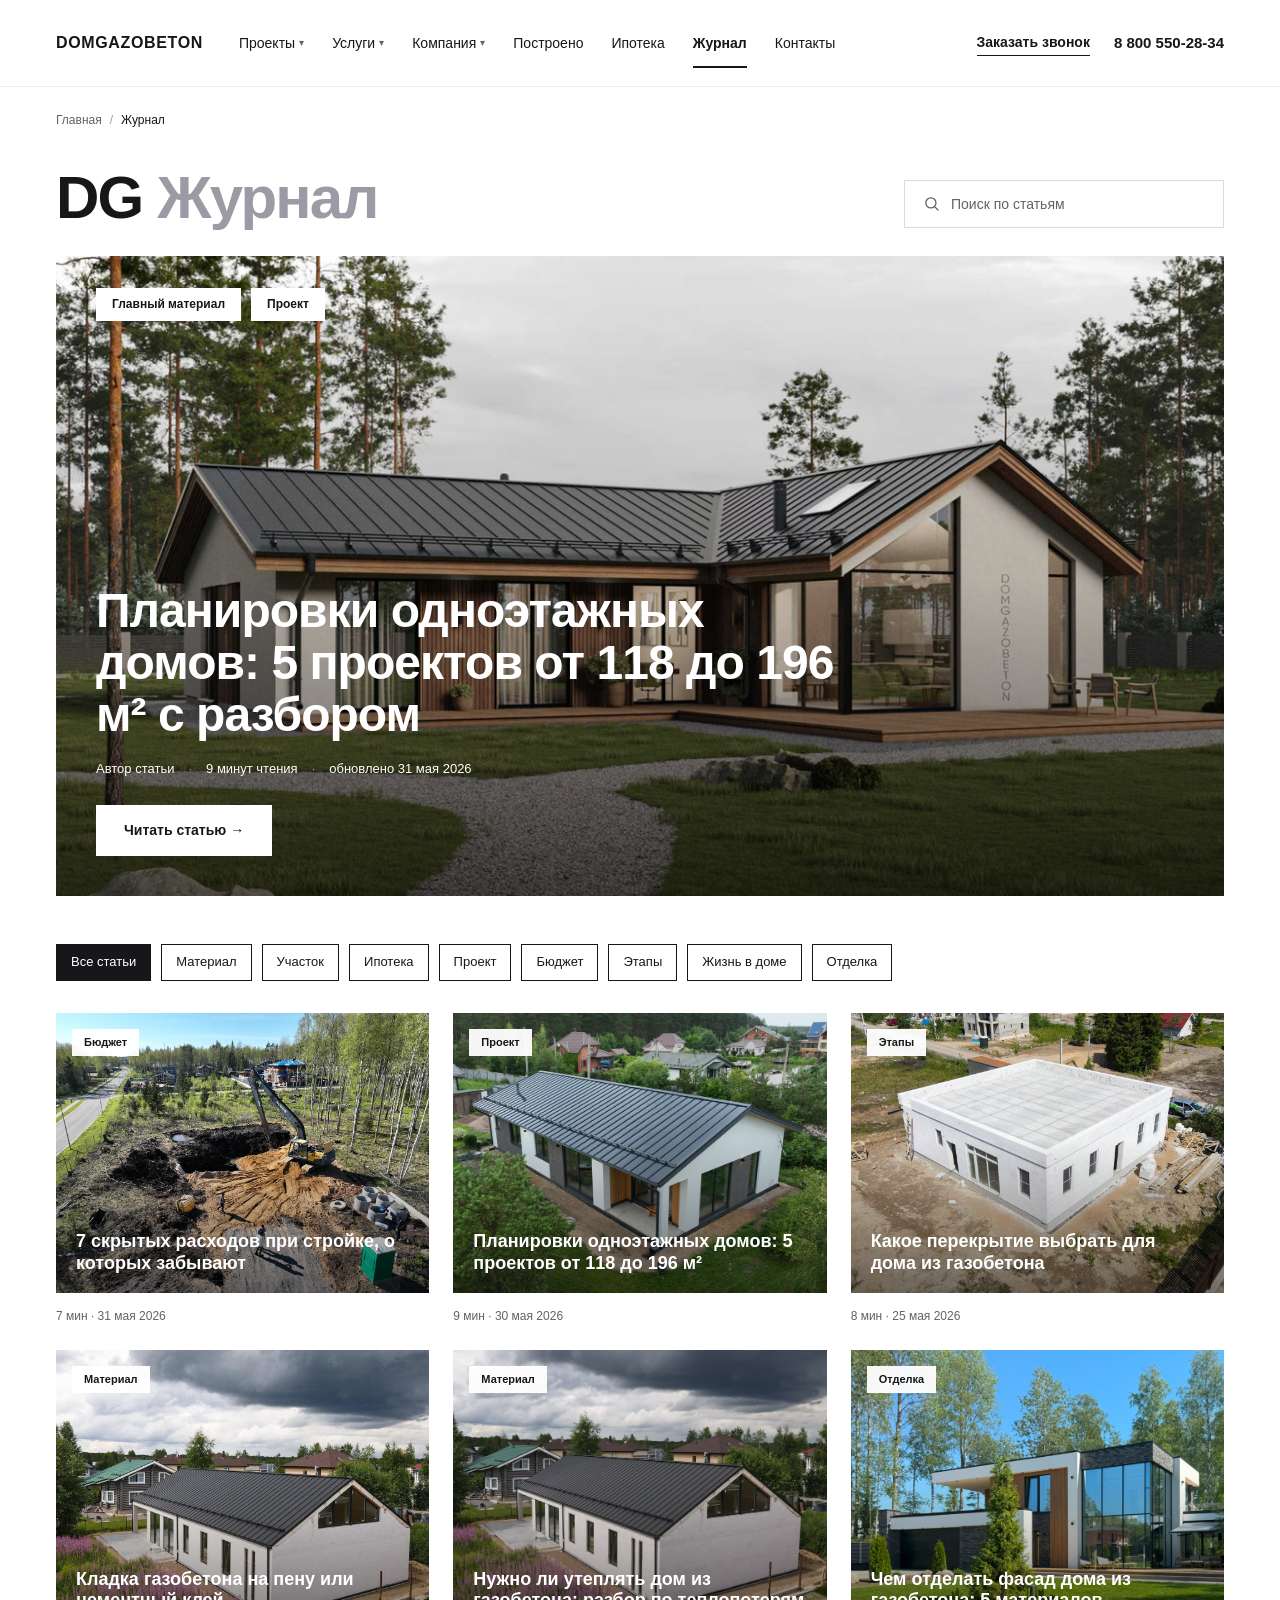
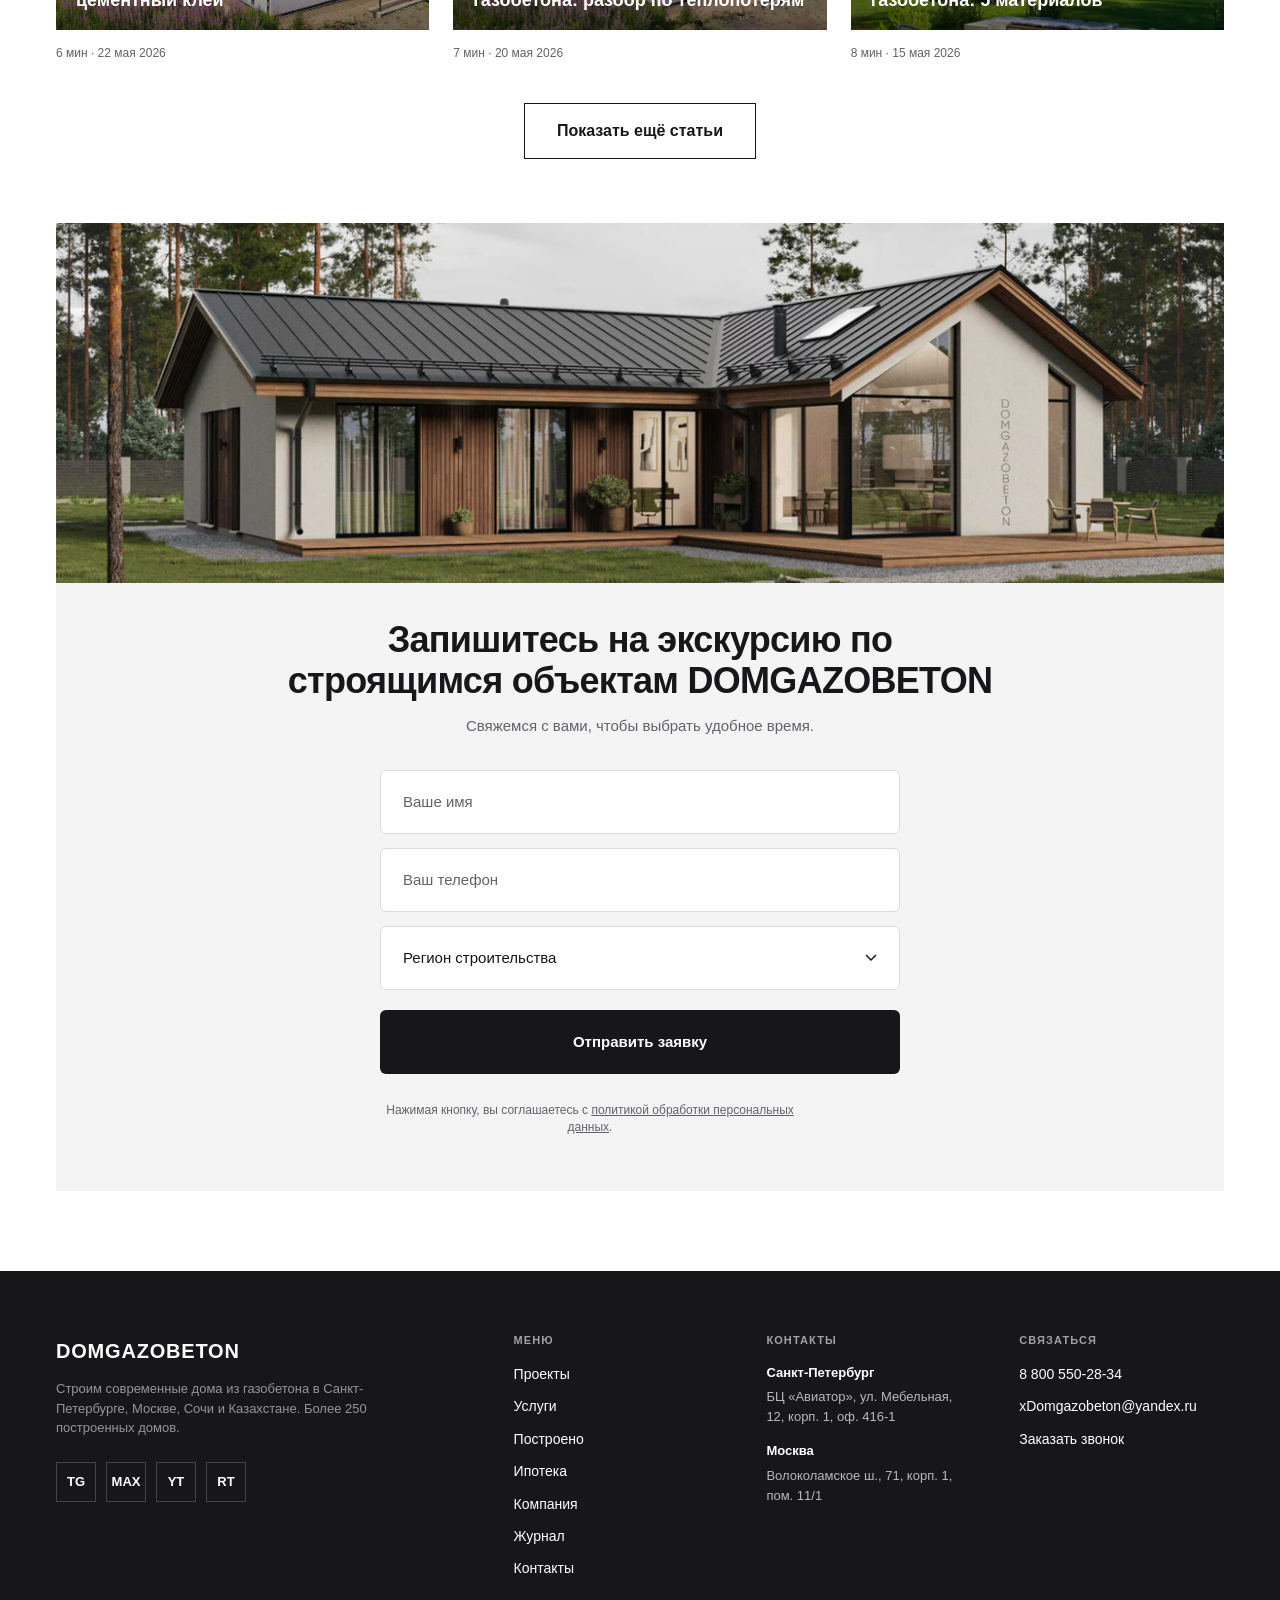
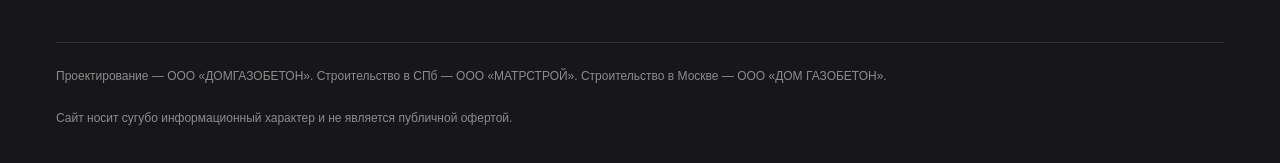
==== index.html @ 4c73786f "initial: DG Журнал — 6 articles + landing" ====
<!doctype html>
<html lang="ru">
<head>
<meta charset="utf-8">
<meta name="viewport" content="width=device-width, initial-scale=1">
<title>DG Журнал — domgazobeton.com</title>
<meta name="description" content="Журнал domgazobeton.com — практические разборы о доме из газобетона: материалы, ипотека, бюджет, этапы стройки, жизнь в готовом доме.">
<link rel="canonical" href="https://domgazobeton.com/journal">
<meta property="og:type" content="website">
<meta property="og:title" content="DG Журнал — domgazobeton.com">
<meta property="og:description" content="Практические разборы материалов, ипотеки, бюджета и этапов стройки от компании, построившей более 250 домов.">
<meta property="og:url" content="https://domgazobeton.com/journal">
<meta property="og:image" content="https://domgazobeton.com/journal/assets/img/journal-hero.png">
<meta property="og:locale" content="ru_RU">

<link rel="stylesheet" href="assets/css/tokens.css">
<link rel="stylesheet" href="assets/css/reset.css">
<link rel="stylesheet" href="assets/css/base.css">
<link rel="stylesheet" href="assets/css/header.css">
<link rel="stylesheet" href="assets/css/footer.css">
<link rel="stylesheet" href="assets/css/form.css">
<link rel="stylesheet" href="assets/css/journal.css">

<script type="application/ld+json">
{
  "@context":"https://schema.org",
  "@graph":[
    {
      "@type":"WebSite",
      "@id":"https://domgazobeton.com/#website",
      "url":"https://domgazobeton.com/",
      "name":"DOMGAZOBETON",
      "publisher":{"@id":"https://domgazobeton.com/#org"},
      "inLanguage":"ru-RU"
    },
    {
      "@type":"Organization",
      "@id":"https://domgazobeton.com/#org",
      "name":"DOMGAZOBETON",
      "url":"https://domgazobeton.com/",
      "logo":"https://domgazobeton.com/journal/assets/img/logo.svg",
      "telephone":"+7 800 550-28-34",
      "email":"xDomgazobeton@yandex.ru",
      "address":[
        {"@type":"PostalAddress","addressLocality":"Москва","streetAddress":"Волоколамское ш., 71, корп. 1, пом. 11/1","addressCountry":"RU"},
        {"@type":"PostalAddress","addressLocality":"Санкт-Петербург","streetAddress":"БЦ «Авиатор», ул. Мебельная, 12, корп. 1, оф. 416-1","addressCountry":"RU"}
      ]
    },
    {
      "@type":"CollectionPage",
      "@id":"https://domgazobeton.com/journal#page",
      "url":"https://domgazobeton.com/journal",
      "name":"DG Журнал",
      "description":"Практические разборы о доме из газобетона: материалы, ипотека, бюджет, этапы стройки, жизнь в доме.",
      "inLanguage":"ru-RU",
      "isPartOf":{"@id":"https://domgazobeton.com/#website"},
      "breadcrumb":{"@id":"https://domgazobeton.com/journal#crumbs"}
    },
    {
      "@type":"BreadcrumbList",
      "@id":"https://domgazobeton.com/journal#crumbs",
      "itemListElement":[
        {"@type":"ListItem","position":1,"name":"Главная","item":"https://domgazobeton.com/"},
        {"@type":"ListItem","position":2,"name":"Журнал","item":"https://domgazobeton.com/journal"}
      ]
    },
    {
      "@type":"ItemList",
      "name":"Свежие статьи журнала",
      "itemListOrder":"https://schema.org/ItemListOrderDescending",
      "itemListElement":[
        {"@type":"ListItem","position":1,"url":"https://domgazobeton.com/journal/planirovki-odnoetajnyh-domov","name":"Планировки одноэтажных домов: 5 проектов"},
        {"@type":"ListItem","position":2,"url":"https://domgazobeton.com/journal/skrytye-rashody-pri-stroitelstve","name":"7 скрытых расходов при стройке"},
        {"@type":"ListItem","position":3,"url":"https://domgazobeton.com/journal/perekrytie-dlya-gazobetona","name":"Какое перекрытие выбрать"},
        {"@type":"ListItem","position":4,"url":"https://domgazobeton.com/journal/kladka-na-penu-ili-cement","name":"Кладка на пену или цементный клей"},
        {"@type":"ListItem","position":5,"url":"https://domgazobeton.com/journal/nuzhno-li-uteplyat-dom-iz-gazobetona","name":"Нужно ли утеплять дом из газобетона"},
        {"@type":"ListItem","position":6,"url":"https://domgazobeton.com/journal/chem-otdelat-fasad-doma-iz-gazobetona","name":"Чем отделать фасад из газобетона"}
      ]
    }
  ]
}
</script>
</head>
<body>

<header class="site-header">
  <div class="site-header__inner">
    <a href="/" class="site-header__logo">DOMGAZOBETON</a>
    <nav class="nav" aria-label="Главное меню">
      <span class="nav__item">Проекты<span class="nav__caret">▾</span>
        <span class="nav__dropdown">
          <a href="/projects">Все проекты</a>
          <a href="/projects/popular">Популярные проекты</a>
          <a href="/projects/ready">Купить готовый дом</a>
        </span>
      </span>
      <span class="nav__item">Услуги<span class="nav__caret">▾</span>
        <span class="nav__dropdown">
          <a href="/services/design">Проектирование</a>
          <a href="/services/build">Строительство</a>
          <a href="/services/interior">Дизайн интерьеров</a>
          <a href="/services/engineering">Инженерные системы</a>
          <a href="/services/finishing">Отделка</a>
          <a href="/services/maintenance">Обслуживание дома</a>
        </span>
      </span>
      <span class="nav__item">Компания<span class="nav__caret">▾</span>
        <span class="nav__dropdown">
          <a href="/about">О нас</a>
          <a href="/about/excursion">Экскурсия в компанию</a>
          <a href="/about/merch">Мерч</a>
        </span>
      </span>
      <a href="/built" class="nav__item">Построено</a>
      <a href="/mortgage" class="nav__item">Ипотека</a>
      <a href="/journal" class="nav__item nav__item--active">Журнал</a>
      <a href="/contacts" class="nav__item">Контакты</a>
    </nav>
    <div class="site-header__cta">
      <a href="#call-form" class="site-header__cta-link">Заказать звонок</a>
      <a href="tel:+78005502834" class="site-header__phone">8 800 550-28-34</a>
    </div>
    <button class="burger" aria-label="Открыть меню" aria-controls="mobile-menu" aria-expanded="false">
      <span></span><span></span><span></span>
    </button>
  </div>
</header>

<aside id="mobile-menu" class="mobile-menu" aria-hidden="true">
  <div class="mobile-menu__top">
    <span class="site-header__logo">DOMGAZOBETON</span>
    <button class="mobile-menu__close" aria-label="Закрыть меню">✕</button>
  </div>
  <nav class="mobile-menu__list" aria-label="Мобильное меню">
    <a href="/projects">Проекты</a>
    <a href="/services">Услуги</a>
    <a href="/about">Компания</a>
    <a href="/built">Построено</a>
    <a href="/mortgage">Ипотека</a>
    <a href="/journal">Журнал</a>
    <a href="/contacts">Контакты</a>
  </nav>
  <div class="mobile-menu__foot">
    <a href="tel:+78005502834" class="mobile-menu__phone">8 800 550-28-34</a>
    <a href="#call-form" class="btn btn--primary">Заказать звонок</a>
  </div>
</aside>

<nav class="crumbs" aria-label="Хлебные крошки">
  <a href="/">Главная</a>
  <span class="crumbs__sep">/</span>
  <span class="crumbs__current">Журнал</span>
</nav>

<div class="journal-title-row">
  <h1 class="journal-title">DG <span class="echo">Журнал</span></h1>
  <label class="journal-search" for="journal-search-input">
    <svg width="18" height="18" viewBox="0 0 24 24" fill="none" aria-hidden="true">
      <circle cx="10.5" cy="10.5" r="6.75" stroke="currentColor" stroke-width="1.75"/>
      <path d="M15.5 15.5L20 20" stroke="currentColor" stroke-width="1.75" stroke-linecap="round"/>
    </svg>
    <span>Поиск по статьям</span>
    <input id="journal-search-input" type="search" class="sr-only" aria-label="Поиск по журналу">
  </label>
</div>

<section class="journal-hero" aria-label="Главный материал">
  <a href="planirovki-odnoetajnyh-domov.html" class="journal-hero__inner">
    <img class="journal-hero__img"
         src="assets/img/journal-hero.png"
         srcset="assets/img/journal-hero.png 1680w"
         sizes="(max-width:480px) 100vw, (max-width:1023px) 100vw, 1280px"
         alt="Готовый дом DOMGAZOBETON">
    <div class="journal-hero__shade"></div>
    <div class="journal-hero__tags">
      <span class="journal-hero__tag">Главный материал</span>
      <span class="journal-hero__tag">Проект</span>
    </div>
    <div class="journal-hero__body">
      <h2 class="journal-hero__title">Планировки одноэтажных домов: 5 проектов от 118 до 196 м² с разбором</h2>
      <div class="journal-hero__meta">
        <span>Автор статьи</span>
        <span class="journal-hero__meta-sep">·</span>
        <span>9 минут чтения</span>
        <span class="journal-hero__meta-sep">·</span>
        <span>обновлено 31 мая 2026</span>
      </div>
      <span class="journal-hero__cta">Читать статью →</span>
    </div>
  </a>
</section>

<div class="journal-chips" role="tablist" aria-label="Рубрики журнала">
  <button class="chip chip--active" role="tab" aria-selected="true">Все статьи</button>
  <button class="chip" role="tab">Материал</button>
  <button class="chip" role="tab">Участок</button>
  <button class="chip" role="tab">Ипотека</button>
  <button class="chip" role="tab">Проект</button>
  <button class="chip" role="tab">Бюджет</button>
  <button class="chip" role="tab">Этапы</button>
  <button class="chip" role="tab">Жизнь в доме</button>
  <button class="chip" role="tab">Отделка</button>
</div>

<div class="journal-grid-wrap">
  <div class="journal-grid">

    <a class="card" href="skrytye-rashody-pri-stroitelstve.html" aria-label="7 скрытых расходов при строительстве дома">
      <div class="card__media">
        <img class="card__img" src="assets/img/rashody-01-uchastok.png" alt="Скрытые расходы при стройке" loading="lazy" decoding="async">
        <div class="card__shade"></div>
        <span class="card__rubric">Бюджет</span>
        <div class="card__title-overlay">7 скрытых расходов при стройке, о которых забывают</div>
      </div>
      <div class="card__meta">7 мин · 31 мая 2026</div>
    </a>

    <a class="card" href="planirovki-odnoetajnyh-domov.html" aria-label="Планировки одноэтажных домов: 5 проектов">
      <div class="card__media">
        <img class="card__img" src="assets/img/planirovki-01-hero.png" alt="Планировки одноэтажных домов DG" loading="lazy" decoding="async">
        <div class="card__shade"></div>
        <span class="card__rubric">Проект</span>
        <div class="card__title-overlay">Планировки одноэтажных домов: 5 проектов от 118 до 196 м²</div>
      </div>
      <div class="card__meta">9 мин · 30 мая 2026</div>
    </a>

    <a class="card" href="perekrytie-dlya-gazobetona.html" aria-label="Какое перекрытие выбрать для дома из газобетона">
      <div class="card__media">
        <img class="card__img" src="assets/img/perekrytie-01-hero.png" alt="Перекрытие в доме из газобетона" loading="lazy" decoding="async">
        <div class="card__shade"></div>
        <span class="card__rubric">Этапы</span>
        <div class="card__title-overlay">Какое перекрытие выбрать для дома из газобетона</div>
      </div>
      <div class="card__meta">8 мин · 25 мая 2026</div>
    </a>

    <a class="card" href="kladka-na-penu-ili-cement.html" aria-label="Кладка газобетона на пену или цементный клей">
      <div class="card__media">
        <img class="card__img" src="assets/img/klej-01-hero.png" alt="Кладка газобетона" loading="lazy" decoding="async">
        <div class="card__shade"></div>
        <span class="card__rubric">Материал</span>
        <div class="card__title-overlay">Кладка газобетона на пену или цементный клей</div>
      </div>
      <div class="card__meta">6 мин · 22 мая 2026</div>
    </a>

    <a class="card" href="utep-doma-iz-gazobetona.html" aria-label="Нужно ли утеплять дом из газобетона">
      <div class="card__media">
        <img class="card__img" src="assets/img/utep-01-hero.png" alt="Утепление дома из газобетона" loading="lazy" decoding="async">
        <div class="card__shade"></div>
        <span class="card__rubric">Материал</span>
        <div class="card__title-overlay">Нужно ли утеплять дом из газобетона: разбор по теплопотерям</div>
      </div>
      <div class="card__meta">7 мин · 20 мая 2026</div>
    </a>

    <a class="card" href="fasad-gazobetona.html" aria-label="Чем отделать фасад дома из газобетона">
      <div class="card__media">
        <img class="card__img" src="assets/img/fasad-01-hero.png" alt="Фасад дома из газобетона" loading="lazy" decoding="async">
        <div class="card__shade"></div>
        <span class="card__rubric">Отделка</span>
        <div class="card__title-overlay">Чем отделать фасад дома из газобетона: 5 материалов</div>
      </div>
      <div class="card__meta">8 мин · 15 мая 2026</div>
    </a>

  </div>

  <div class="journal-more">
    <button class="btn btn--lg" type="button">Показать ещё статьи</button>
  </div>
</div>

<div class="journal-cta-wrap journal-bottom-pad">
  <form class="lead-form" id="call-form" data-action="/api/lead" novalidate>
    <div class="lead-form__hero"><img src="assets/img/journal-hero.png" alt="Дом из газобетона DOMGAZOBETON"></div>
    <div class="lead-form__title">Запишитесь на экскурсию по строящимся объектам DOMGAZOBETON</div>
    <div class="lead-form__sub">Свяжемся с вами, чтобы выбрать удобное время.</div>
    <div class="lead-form__fields">
      <input class="lead-form__input" type="text" name="name" placeholder="Ваше имя" autocomplete="name" required>
      <input class="lead-form__input" type="tel" name="phone" placeholder="Ваш телефон" autocomplete="tel" required>
      <select class="lead-form__select" name="region" required>
        <option value="">Регион строительства</option>
        <option value="spb">Санкт-Петербург и область</option>
        <option value="msk">Москва и область</option>
        <option value="sochi">Сочи и юг</option>
        <option value="kz">Казахстан</option>
        <option value="other">Другой</option>
      </select>
      <button class="lead-form__submit" type="submit">Отправить заявку</button>
      <div class="lead-form__agree">Нажимая кнопку, вы соглашаетесь с <a href="/privacy">политикой обработки персональных данных</a>.</div>
    </div>
  </form>
</div>

<footer class="site-footer">
  <div class="site-footer__inner">
    <div class="site-footer__grid">
      <div>
        <div class="site-footer__brand-name">DOMGAZOBETON</div>
        <div class="site-footer__brand-desc">Строим современные дома из газобетона в Санкт-Петербурге, Москве, Сочи и Казахстане. Более 250 построенных домов.</div>
        <div class="site-footer__socials" style="margin-top:24px">
          <a href="https://t.me/domgazobeton" aria-label="Telegram">TG</a>
          <a href="https://max.ru/domgazobeton" aria-label="Max">MAX</a>
          <a href="https://youtube.com/@domgazobeton" aria-label="YouTube">YT</a>
          <a href="https://rutube.ru/channel/domgazobeton" aria-label="RuTube">RT</a>
        </div>
      </div>
      <div class="site-footer__col">
        <h4>Меню</h4>
        <ul>
          <li><a href="/projects">Проекты</a></li>
          <li><a href="/services">Услуги</a></li>
          <li><a href="/built">Построено</a></li>
          <li><a href="/mortgage">Ипотека</a></li>
          <li><a href="/about">Компания</a></li>
          <li><a href="/journal">Журнал</a></li>
          <li><a href="/contacts">Контакты</a></li>
        </ul>
      </div>
      <div class="site-footer__col">
        <h4>Контакты</h4>
        <div class="site-footer__address">
          <strong>Санкт-Петербург</strong>
          БЦ «Авиатор», ул. Мебельная, 12, корп. 1, оф. 416-1
        </div>
        <div class="site-footer__address">
          <strong>Москва</strong>
          Волоколамское ш., 71, корп. 1, пом. 11/1
        </div>
      </div>
      <div class="site-footer__col">
        <h4>Связаться</h4>
        <ul>
          <li><a href="tel:+78005502834">8 800 550-28-34</a></li>
          <li><a href="mailto:xDomgazobeton@yandex.ru">xDomgazobeton@yandex.ru</a></li>
          <li><a href="#call-form">Заказать звонок</a></li>
        </ul>
      </div>
    </div>
    <div class="site-footer__legal">
      <p>Проектирование — ООО «ДОМГАЗОБЕТОН». Строительство в СПб — ООО «МАТРСТРОЙ». Строительство в Москве — ООО «ДОМ ГАЗОБЕТОН».</p>
      <p>Сайт носит сугубо информационный характер и не является публичной офертой.</p>
    </div>
  </div>
</footer>

<script src="assets/js/menu.js" defer></script>
<script src="assets/js/form.js" defer></script>
</body>
</html>
---- assets/css/tokens.css ----
:root{
  --bg:#fff;
  --ink:#17171a;
  --ink-soft:#1f1f23;
  --echo:#9b9ba5;
  --muted:#626269;
  --line:#ededed;
  --line-soft:#dcdce0;
  --surface:#F4F4F4;
  --surface-alt:#ECECEC;
  --accent-bg:#0E0E0E;
  --accent-fg:#fff;

  --sans:'Helvetica Neue',Helvetica,Arial,'Roboto',sans-serif;

  --r:0;

  --container:1328px;
  --gutter:56px;

  --fs-h1:60px;
  --fs-h2:36px;
  --fs-h3:28px;
  --fs-body:17px;
  --fs-meta:13px;
  --fs-mono:11px;

  --lh-tight:1.05;
  --lh-mid:1.25;
  --lh-body:1.6;
}
@media (max-width:1023px){
  :root{ --gutter:32px; --fs-h1:44px; --fs-h2:28px; --fs-h3:22px; --fs-body:16px; }
}
@media (max-width:480px){
  :root{ --gutter:16px; --fs-h1:32px; --fs-h2:22px; --fs-h3:18px; --fs-body:15px; }
}
---- assets/css/base.css ----
html,body{background:var(--bg);color:var(--ink);font-family:var(--sans);font-size:var(--fs-body);line-height:var(--lh-body)}

h1,h2,h3,h4{font-weight:700;letter-spacing:-0.02em;line-height:var(--lh-tight);color:var(--ink)}
h1{font-size:var(--fs-h1);letter-spacing:-0.03em;line-height:1.02}
h2{font-size:var(--fs-h2)}
h3{font-size:var(--fs-h3)}

p{color:var(--ink);font-size:var(--fs-body);line-height:var(--lh-body)}

.echo{color:var(--echo)}
.muted{color:var(--muted)}

.label{
  font-family:var(--sans);
  font-size:12px;
  font-weight:600;
  text-transform:uppercase;
  letter-spacing:0.08em;
  color:var(--muted);
}

.container{
  width:100%;
  max-width:var(--container);
  margin:0 auto;
  padding-left:var(--gutter);
  padding-right:var(--gutter);
}

.btn{
  display:inline-flex;align-items:center;justify-content:center;
  border:1.5px solid var(--ink);
  padding:12px 24px;
  font-family:var(--sans);font-size:15px;font-weight:500;
  background:#fff;color:var(--ink);
  border-radius:var(--r);
  cursor:pointer;
  white-space:nowrap;
  transition:background .15s,color .15s;
}
.btn:hover{background:var(--ink);color:#fff}
.btn--primary{background:var(--ink);color:#fff;border-color:var(--ink)}
.btn--primary:hover{background:var(--ink-soft)}
.btn--white{background:#fff;color:var(--ink);border-color:#fff}
.btn--sm{padding:8px 16px;font-size:13px}
.btn--lg{padding:14px 32px;font-size:16px;font-weight:600}

.chip{
  display:inline-block;
  border:1.5px solid var(--ink);
  padding:7px 14px;
  font-family:var(--sans);font-size:13px;font-weight:500;
  background:transparent;color:var(--ink);
  border-radius:var(--r);
  white-space:nowrap;
  cursor:pointer;
  transition:background .15s,color .15s;
}
.chip:hover{background:var(--ink);color:#fff}
.chip--active{background:var(--ink);color:#fff;border-color:var(--ink)}

.sr-only{position:absolute;width:1px;height:1px;padding:0;margin:-1px;overflow:hidden;clip:rect(0,0,0,0);white-space:nowrap;border:0}

a.link{
  border-bottom:1.5px solid var(--ink);
  padding-bottom:1px;
  font-weight:600;
}
a.link:hover{color:var(--muted);border-bottom-color:var(--muted)}
---- assets/css/header.css ----
.site-header{
  background:#fff;
  border-bottom:1px solid var(--line);
  position:sticky;top:0;z-index:50;
}
.site-header__inner{
  display:flex;align-items:center;
  padding:24px var(--gutter);
  gap:36px;
  max-width:var(--container);
  margin:0 auto;
}
.site-header__logo{
  font-family:var(--sans);
  font-size:16px;
  font-weight:700;
  letter-spacing:0.04em;
  color:var(--ink);
}

.nav{display:flex;gap:28px;align-items:center}
.nav__item{
  position:relative;
  display:inline-flex;align-items:center;gap:4px;
  font-family:var(--sans);font-size:14px;font-weight:500;
  color:var(--ink);
  padding:8px 0;
  cursor:pointer;
}
.nav__item--active{font-weight:700}
.nav__item--active::after{
  content:'';
  position:absolute;left:0;right:0;bottom:-6px;
  height:2px;background:var(--ink);
}
.nav__caret{font-size:10px;color:var(--muted)}
.nav__item:hover .nav__dropdown{display:block}
.nav__dropdown{
  display:none;
  position:absolute;top:100%;left:-16px;
  background:#fff;
  border:1px solid var(--line);
  padding:8px 0;min-width:240px;
  border-radius:var(--r);
  box-shadow:0 8px 24px rgba(0,0,0,0.08);
  z-index:60;
}
.nav__dropdown a{
  display:block;padding:10px 20px;
  font-size:14px;color:var(--ink);
}
.nav__dropdown a:hover{background:var(--surface)}

.site-header__cta{
  margin-left:auto;
  display:flex;align-items:center;gap:24px;
}
.site-header__cta-link{
  font-family:var(--sans);font-size:14px;font-weight:600;
  border-bottom:1.5px solid var(--ink);
  padding-bottom:2px;color:var(--ink);
}
.site-header__phone{
  font-family:var(--sans);font-size:15px;font-weight:600;color:var(--ink);
}

.burger{
  display:none;
  width:36px;height:36px;
  flex-direction:column;justify-content:center;align-items:center;gap:5px;
  background:transparent;border:0;
  margin-left:auto;
}
.burger span{display:block;width:22px;height:1.5px;background:var(--ink)}

@media (max-width:1023px){
  .nav,.site-header__cta{display:none}
  .burger{display:inline-flex}
  .site-header__inner{padding:14px var(--gutter);gap:10px}
}

/* mobile menu drawer */
.mobile-menu{
  display:none;
  position:fixed;inset:0;
  background:#fff;
  z-index:100;
  flex-direction:column;
}
.mobile-menu.is-open{display:flex}
.mobile-menu__top{
  display:flex;align-items:center;justify-content:space-between;
  padding:14px 16px;
  border-bottom:1px solid var(--line);
}
.mobile-menu__close{
  width:36px;height:36px;
  display:inline-flex;align-items:center;justify-content:center;
  font-size:22px;color:var(--ink);
}
.mobile-menu__list{
  flex:1;
  display:flex;flex-direction:column;
  padding:8px 0;
  overflow-y:auto;
}
.mobile-menu__list a{
  padding:16px 20px;
  border-bottom:1px solid var(--line);
  font-size:17px;font-weight:600;color:var(--ink);
}
.mobile-menu__foot{
  padding:20px;
  display:flex;flex-direction:column;gap:12px;
  border-top:1px solid var(--line);
}
.mobile-menu__foot .btn{justify-content:center}
.mobile-menu__phone{
  font-size:18px;font-weight:600;text-align:center;color:var(--ink);
}
---- assets/css/footer.css ----
.site-footer{
  background:var(--ink);
  color:#fff;
  padding:64px var(--gutter) 36px;
}
.site-footer__inner{
  max-width:var(--container);
  margin:0 auto;
}
.site-footer__grid{
  display:grid;
  grid-template-columns:2fr 1fr 1fr 1fr;
  gap:48px;
}
.site-footer__brand-name{
  font-family:var(--sans);
  font-size:20px;font-weight:700;letter-spacing:0.04em;
}
.site-footer__brand-desc{
  font-size:13px;color:rgba(255,255,255,0.55);
  margin-top:12px;line-height:1.5;
  max-width:320px;
}
.site-footer__col h4{
  font-family:var(--sans);font-size:11px;font-weight:600;
  letter-spacing:0.1em;text-transform:uppercase;
  color:rgba(255,255,255,0.6);
  margin-bottom:16px;
}
.site-footer__col ul{
  display:flex;flex-direction:column;gap:10px;
  font-size:14px;
  padding:0;list-style:none;
}
.site-footer__col a{color:#fff}
.site-footer__col a:hover{color:rgba(255,255,255,0.7)}

.site-footer__address{
  font-size:13px;color:rgba(255,255,255,0.7);
  line-height:1.55;
  margin-bottom:14px;
}
.site-footer__address strong{
  display:block;color:#fff;font-weight:600;margin-bottom:4px;
}

.site-footer__socials{
  display:flex;gap:10px;flex-wrap:wrap;
}
.site-footer__socials a{
  display:inline-flex;align-items:center;justify-content:center;
  width:40px;height:40px;
  border:1px solid rgba(255,255,255,0.2);
  border-radius:var(--r);
  font-size:13px;font-weight:600;
}
.site-footer__socials a:hover{border-color:#fff;background:rgba(255,255,255,0.06)}

.site-footer__legal{
  margin-top:48px;padding-top:24px;
  border-top:1px solid rgba(255,255,255,0.1);
  display:flex;justify-content:space-between;gap:24px;flex-wrap:wrap;
  font-size:12px;color:rgba(255,255,255,0.5);line-height:1.5;
}
.site-footer__legal p{color:inherit;font-size:inherit;line-height:1.5}

@media (max-width:1023px){
  .site-footer__grid{grid-template-columns:1fr 1fr;gap:32px}
}
@media (max-width:480px){
  .site-footer{padding:40px var(--gutter) 28px}
  .site-footer__grid{grid-template-columns:1fr;gap:28px}
  .site-footer__legal{flex-direction:column;gap:12px}
}
---- assets/css/form.css ----
/* Lead form — стиль с domgazobeton.com:
   одна колонка по центру, светлый фон, опциональное фото-врезка сверху */

.lead-form{
  background:var(--surface);
  padding:56px 48px;
  display:flex;
  flex-direction:column;
  align-items:center;
  text-align:center;
  border-radius:var(--r);
  position:relative;
  overflow:hidden;
}

/* Опциональная фото-врезка над заголовком (extends to form edges) */
.lead-form__hero{
  width:calc(100% + 96px);
  margin:-56px -48px 36px;
}
.lead-form__hero img{
  width:100%;
  height:360px;
  object-fit:cover;
  display:block;
  background:var(--surface-alt);
}

.lead-form__title{
  font-family:var(--sans);
  font-size:36px;
  font-weight:700;
  line-height:1.15;
  letter-spacing:-0.02em;
  color:var(--ink);
  margin-bottom:14px;
  max-width:720px;
}

.lead-form__sub{
  font-size:15px;
  color:var(--muted);
  line-height:1.5;
  margin-bottom:32px;
  max-width:560px;
}

.lead-form__fields{
  width:100%;
  max-width:520px;
  display:flex;
  flex-direction:column;
  gap:14px;
}

.lead-form__input,
.lead-form__select{
  height:64px;
  background:#fff;
  border:1px solid var(--line-soft);
  color:var(--ink);
  padding:0 22px;
  font-family:var(--sans);
  font-size:15px;
  border-radius:6px;
  outline:none;
  width:100%;
  transition:border-color .15s;
}
.lead-form__input::placeholder{color:var(--muted)}
.lead-form__input:focus,
.lead-form__select:focus{border-color:var(--ink)}

.lead-form__select{
  appearance:none;
  -webkit-appearance:none;
  background-image:url("data:image/svg+xml;utf8,<svg xmlns='http://www.w3.org/2000/svg' viewBox='0 0 12 8' fill='none'><path d='M1 1L6 6L11 1' stroke='%2317171a' stroke-width='1.5'/></svg>");
  background-repeat:no-repeat;
  background-position:right 22px center;
  background-size:12px;
  cursor:pointer;
}

.lead-form__submit{
  height:64px;
  background:var(--ink);
  color:#fff;
  border:0;
  font-family:var(--sans);
  font-size:15px;
  font-weight:600;
  border-radius:6px;
  cursor:pointer;
  transition:background .15s;
  margin-top:6px;
}
.lead-form__submit:hover{background:var(--ink-soft)}
.lead-form__submit:disabled{opacity:0.7;cursor:default}

.lead-form__agree{
  font-size:12px;color:var(--muted);
  line-height:1.4;
  margin-top:14px;
  max-width:420px;
}
.lead-form__agree a{text-decoration:underline}

/* Совместимость со старым модификатором — оставляем тот же светлый стиль */
.lead-form--light{}

@media (max-width:1023px){
  .lead-form{padding:48px 32px}
  .lead-form__hero{width:calc(100% + 64px);margin:-48px -32px 28px}
  .lead-form__hero img{height:280px}
  .lead-form__title{font-size:28px}
  .lead-form__input,.lead-form__select,.lead-form__submit{height:56px;font-size:14px}
}
@media (max-width:480px){
  .lead-form{padding:32px 20px}
  .lead-form__hero{width:calc(100% + 40px);margin:-32px -20px 20px}
  .lead-form__hero img{height:220px}
  .lead-form__title{font-size:22px}
  .lead-form__sub{font-size:14px;margin-bottom:24px}
  .lead-form__input,.lead-form__select,.lead-form__submit{height:52px;font-size:14px;padding:0 18px}
}
---- assets/css/journal.css ----
.crumbs{
  font-family:var(--sans);font-size:12px;color:var(--muted);
  padding:24px var(--gutter) 0;
  max-width:var(--container);margin:0 auto;
  display:flex;align-items:center;gap:8px;flex-wrap:wrap;
}
.crumbs__sep{color:var(--echo)}
.crumbs a{color:var(--muted)}
.crumbs a:hover{color:var(--ink)}
.crumbs__current{color:var(--ink)}

/* TITLE ROW with search */
.journal-title-row{
  display:flex;align-items:flex-end;justify-content:space-between;
  gap:32px;
  padding:36px var(--gutter) 0;
  max-width:var(--container);margin:0 auto;
}
.journal-title{
  font-size:var(--fs-h1);
  font-weight:700;
  letter-spacing:-0.03em;
  line-height:1.02;
  flex:1;min-width:0;
}
.journal-search{
  flex-shrink:0;
  width:320px;height:48px;
  border:1.5px solid var(--line-soft);
  padding:0 18px;
  display:flex;align-items:center;gap:10px;
  font-size:14px;color:var(--muted);
  border-radius:var(--r);
  cursor:text;
}
.journal-search:hover{border-color:var(--ink);color:var(--ink)}

@media (max-width:1023px){
  .journal-search{width:240px;height:44px;font-size:13px}
}
@media (max-width:767px){
  .journal-title-row{flex-direction:column;align-items:stretch;gap:14px;padding-top:16px}
  .journal-search{width:100%;height:44px}
}

/* HERO */
.journal-hero{
  padding:28px var(--gutter) 0;
  max-width:var(--container);margin:0 auto;
}
.journal-hero__inner{
  position:relative;
  overflow:hidden;
  border-radius:var(--r);
  background:var(--surface-alt);
}
.journal-hero__img{
  width:100%;
  height:640px;
  object-fit:cover;
  object-position:center 40%;
  display:block;
  image-rendering:auto;
}
@media (min-width:1600px){
  .journal-hero__img{height:720px}
}
.journal-hero__shade{
  position:absolute;inset:0;
  background:linear-gradient(0deg, rgba(0,0,0,0.62) 0%, rgba(0,0,0,0.12) 50%, transparent 100%);
}
.journal-hero__tags{
  position:absolute;left:40px;top:32px;
  display:flex;gap:10px;flex-wrap:wrap;
}
.journal-hero__tag{
  background:#fff;color:var(--ink);
  padding:7px 16px;
  font-size:12px;font-weight:600;
  border-radius:var(--r);
}
.journal-hero__body{
  position:absolute;left:40px;right:40px;bottom:40px;
  color:#fff;
  max-width:760px;
}
.journal-hero__title{
  font-size:48px;font-weight:700;
  line-height:1.08;letter-spacing:-0.02em;
  color:#fff;margin:0;
}
.journal-hero__meta{
  margin-top:18px;
  display:flex;align-items:center;gap:14px;flex-wrap:wrap;
  font-size:13px;color:#fff;
}
.journal-hero__meta-sep{opacity:0.5}
.journal-hero__cta{
  display:inline-flex;align-items:center;gap:10px;
  background:#fff;color:var(--ink);
  padding:14px 28px;
  font-size:14px;font-weight:600;
  border-radius:var(--r);
  margin-top:26px;
  transition:opacity .15s;
}
.journal-hero__cta:hover{opacity:0.9}

@media (max-width:1023px){
  .journal-hero__img{height:520px}
  .journal-hero__tags{left:24px;top:24px}
  .journal-hero__body{left:24px;right:24px;bottom:28px}
  .journal-hero__title{font-size:32px}
}
@media (max-width:480px){
  .journal-hero__img{height:520px}
  .journal-hero__tags{left:16px;top:16px;gap:6px}
  .journal-hero__tag{padding:5px 11px;font-size:11px}
  .journal-hero__body{left:16px;right:16px;bottom:24px}
  .journal-hero__title{font-size:24px}
  .journal-hero__meta{font-size:12px;gap:8px}
  .journal-hero__cta{padding:12px 22px;font-size:13px;margin-top:18px}
}

/* CHIPS row */
.journal-chips{
  padding:48px var(--gutter) 0;
  max-width:var(--container);margin:0 auto;
  display:flex;gap:10px;flex-wrap:wrap;
}
@media (max-width:767px){
  .journal-chips{
    padding-top:28px;
    flex-wrap:nowrap;
    overflow-x:auto;
    scrollbar-width:none;
  }
  .journal-chips::-webkit-scrollbar{display:none}
}

/* GRID */
.journal-grid-wrap{
  padding:32px var(--gutter) 0;
  max-width:var(--container);margin:0 auto;
}
.journal-grid{
  display:grid;
  grid-template-columns:repeat(3,1fr);
  gap:24px;
}
@media (max-width:1023px){
  .journal-grid{grid-template-columns:repeat(2,1fr);gap:20px}
}
@media (max-width:480px){
  .journal-grid{grid-template-columns:1fr;gap:24px}
}

/* CARD */
.card{display:flex;flex-direction:column;gap:14px;color:var(--ink)}
.card__media{
  position:relative;
  overflow:hidden;
  border-radius:var(--r);
  background:var(--surface-alt);
}
.card__img{
  width:100%;height:280px;object-fit:cover;display:block;
  transition:transform .4s;
}
.card:hover .card__img{transform:scale(1.03)}
.card__shade{
  position:absolute;left:0;right:0;bottom:0;height:55%;
  background:linear-gradient(transparent, rgba(0,0,0,0.5));
}
.card__rubric{
  position:absolute;top:16px;left:16px;
  background:rgba(255,255,255,0.95);
  padding:5px 12px;
  font-size:11px;font-weight:600;color:var(--ink);
  border-radius:var(--r);
}
.card__title-overlay{
  position:absolute;left:20px;right:20px;bottom:18px;
  color:#fff;
  font-size:18px;font-weight:600;line-height:1.2;
}
.card__meta{font-size:12px;color:var(--muted)}

@media (max-width:1023px){
  .card__img{height:240px}
}
@media (max-width:480px){
  .card__img{height:200px}
  .card__title-overlay{font-size:17px;left:16px;right:16px;bottom:14px}
}

/* SHOW MORE */
.journal-more{
  padding:40px var(--gutter) 0;
  max-width:var(--container);margin:0 auto;
  text-align:center;
}

/* MID CTA — form */
.journal-cta-wrap{
  padding:64px var(--gutter) 0;
  max-width:var(--container);margin:0 auto;
}

/* BOTTOM */
.journal-bottom-pad{padding-bottom:80px}
@media (max-width:480px){.journal-bottom-pad{padding-bottom:48px}}
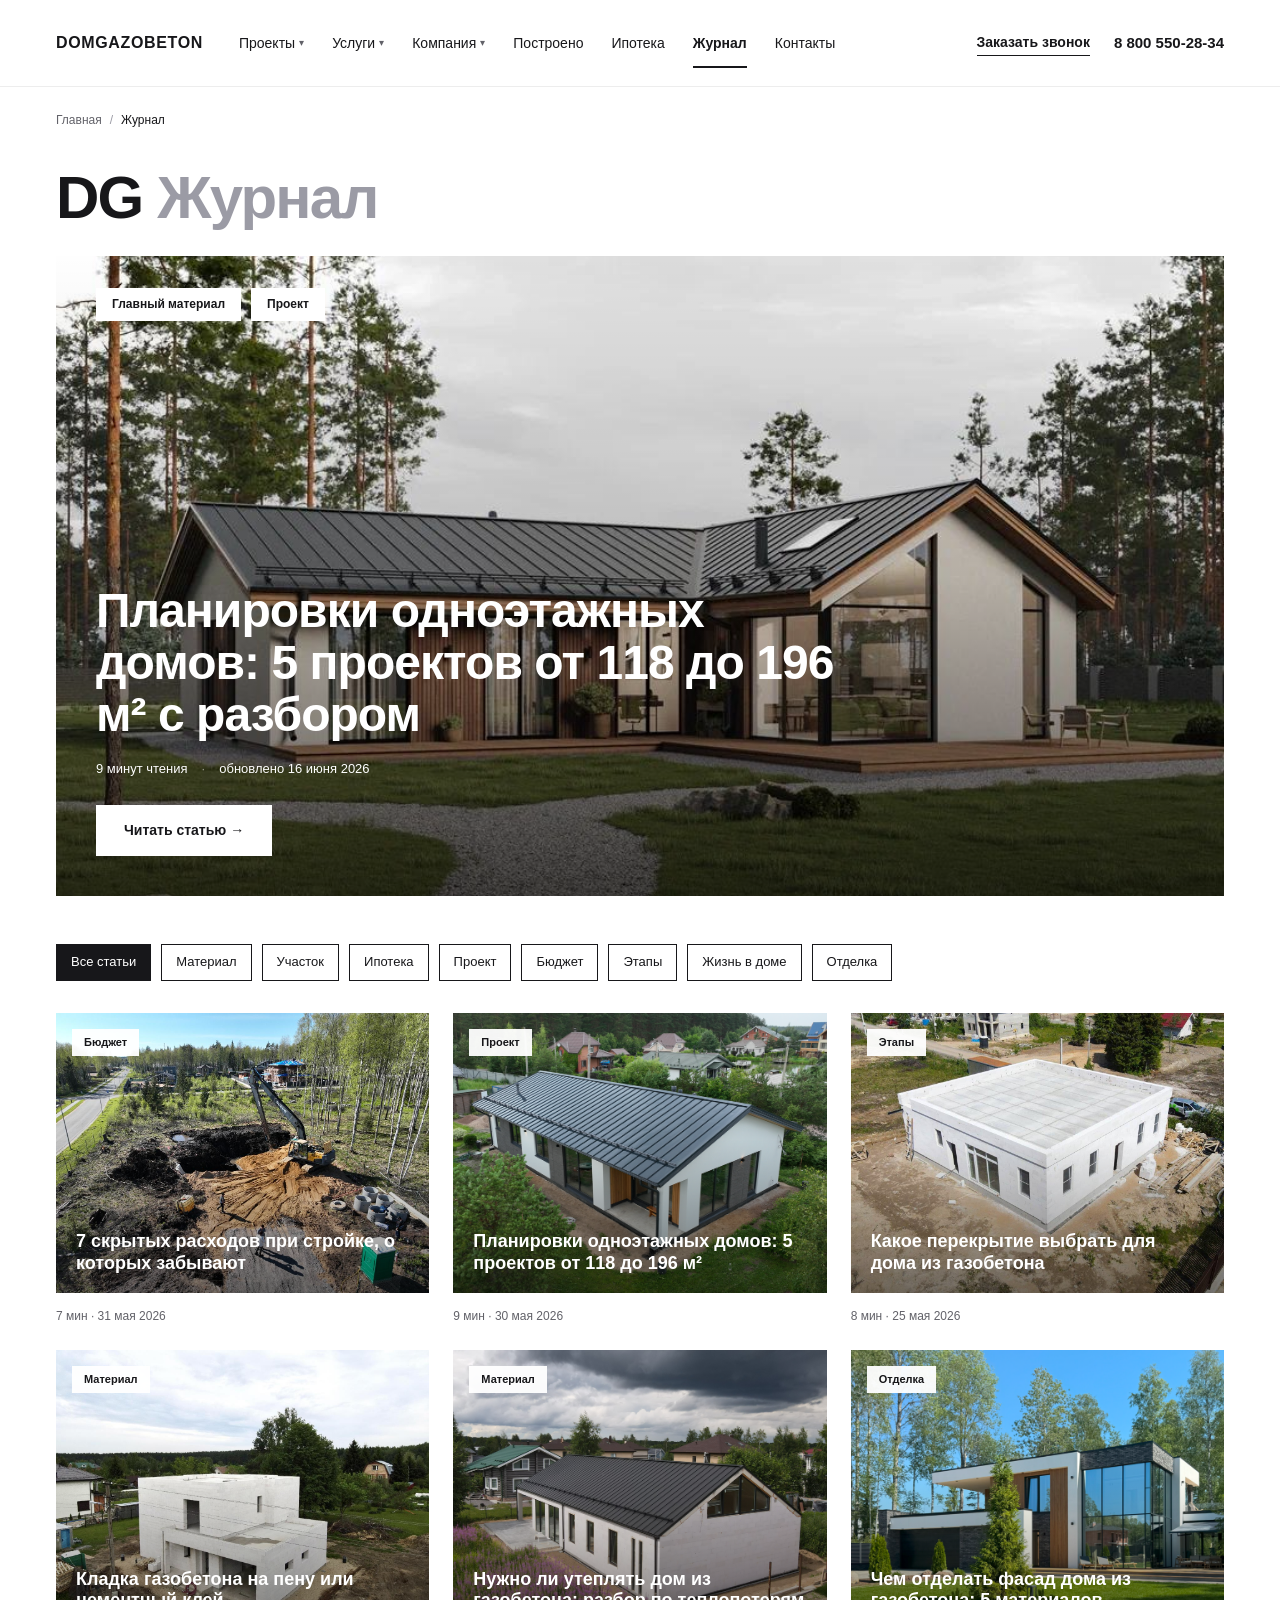
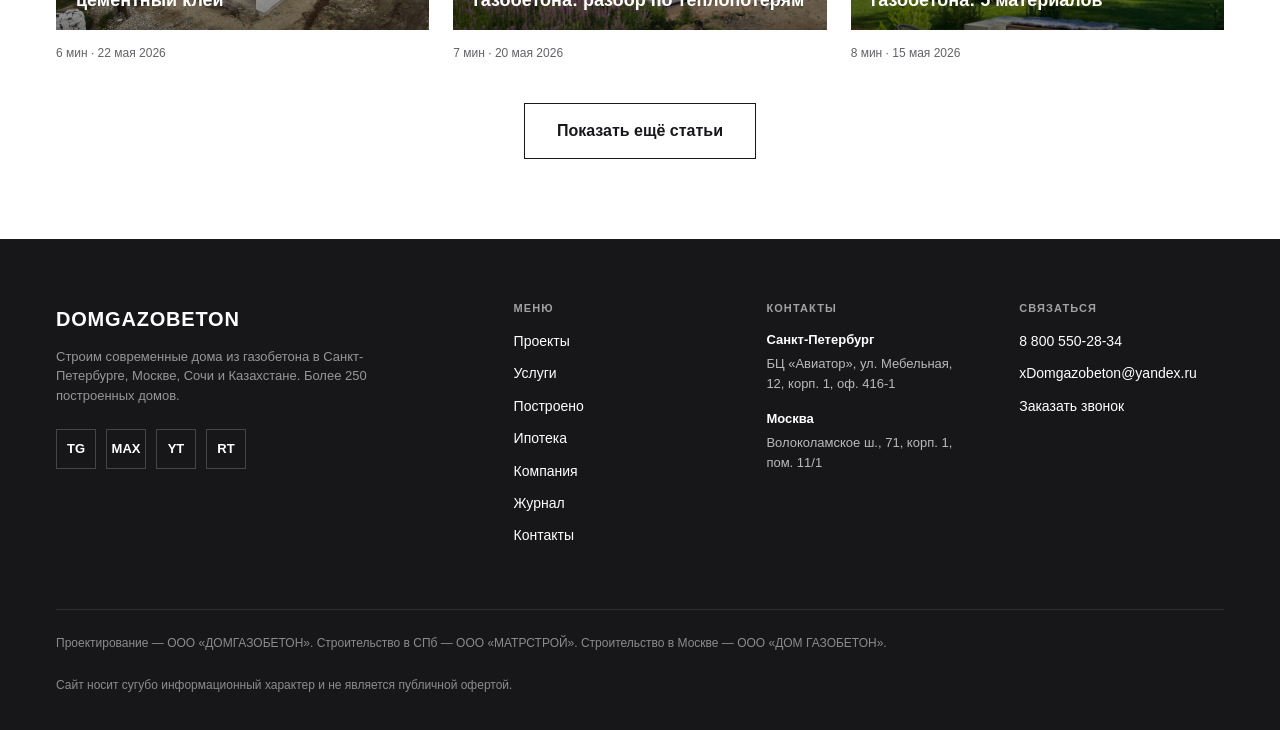
==== commit 224f4a96: "feat: новое hero-фото на разводящей DG Журнал" ====
--- a/index.html
+++ b/index.html
@@ -10,7 +10,7 @@
 <meta property="og:title" content="DG Журнал — domgazobeton.com">
 <meta property="og:description" content="Практические разборы материалов, ипотеки, бюджета и этапов стройки от компании, построившей более 250 домов.">
 <meta property="og:url" content="https://domgazobeton.com/journal">
-<meta property="og:image" content="https://domgazobeton.com/journal/assets/img/journal-hero.png">
+<meta property="og:image" content="https://domgazobeton.com/journal/assets/img/journal-hero-new.jpg">
 <meta property="og:locale" content="ru_RU">
 
 <link rel="stylesheet" href="assets/css/tokens.css">
@@ -154,21 +154,13 @@
 
 <div class="journal-title-row">
   <h1 class="journal-title">DG <span class="echo">Журнал</span></h1>
-  <label class="journal-search" for="journal-search-input">
-    <svg width="18" height="18" viewBox="0 0 24 24" fill="none" aria-hidden="true">
-      <circle cx="10.5" cy="10.5" r="6.75" stroke="currentColor" stroke-width="1.75"/>
-      <path d="M15.5 15.5L20 20" stroke="currentColor" stroke-width="1.75" stroke-linecap="round"/>
-    </svg>
-    <span>Поиск по статьям</span>
-    <input id="journal-search-input" type="search" class="sr-only" aria-label="Поиск по журналу">
-  </label>
 </div>
 
 <section class="journal-hero" aria-label="Главный материал">
   <a href="planirovki-odnoetajnyh-domov.html" class="journal-hero__inner">
     <img class="journal-hero__img"
-         src="assets/img/journal-hero.png"
-         srcset="assets/img/journal-hero.png 1680w"
+         src="assets/img/journal-hero-new.jpg"
+         srcset="assets/img/journal-hero-new.jpg 1680w"
          sizes="(max-width:480px) 100vw, (max-width:1023px) 100vw, 1280px"
          alt="Готовый дом DOMGAZOBETON">
     <div class="journal-hero__shade"></div>
@@ -179,11 +171,9 @@
     <div class="journal-hero__body">
       <h2 class="journal-hero__title">Планировки одноэтажных домов: 5 проектов от 118 до 196 м² с разбором</h2>
       <div class="journal-hero__meta">
-        <span>Автор статьи</span>
-        <span class="journal-hero__meta-sep">·</span>
         <span>9 минут чтения</span>
         <span class="journal-hero__meta-sep">·</span>
-        <span>обновлено 31 мая 2026</span>
+        <span>обновлено 16 июня 2026</span>
       </div>
       <span class="journal-hero__cta">Читать статью →</span>
     </div>
@@ -191,21 +181,21 @@
 </section>
 
 <div class="journal-chips" role="tablist" aria-label="Рубрики журнала">
-  <button class="chip chip--active" role="tab" aria-selected="true">Все статьи</button>
-  <button class="chip" role="tab">Материал</button>
-  <button class="chip" role="tab">Участок</button>
-  <button class="chip" role="tab">Ипотека</button>
-  <button class="chip" role="tab">Проект</button>
-  <button class="chip" role="tab">Бюджет</button>
-  <button class="chip" role="tab">Этапы</button>
-  <button class="chip" role="tab">Жизнь в доме</button>
-  <button class="chip" role="tab">Отделка</button>
+  <button class="chip chip--active" role="tab" aria-selected="true" data-rubric="">Все статьи</button>
+  <button class="chip" role="tab" data-rubric="Материал">Материал</button>
+  <button class="chip" role="tab" data-rubric="Участок">Участок</button>
+  <button class="chip" role="tab" data-rubric="Ипотека">Ипотека</button>
+  <button class="chip" role="tab" data-rubric="Проект">Проект</button>
+  <button class="chip" role="tab" data-rubric="Бюджет">Бюджет</button>
+  <button class="chip" role="tab" data-rubric="Этапы">Этапы</button>
+  <button class="chip" role="tab" data-rubric="Жизнь в доме">Жизнь в доме</button>
+  <button class="chip" role="tab" data-rubric="Отделка">Отделка</button>
 </div>
 
 <div class="journal-grid-wrap">
   <div class="journal-grid">
 
-    <a class="card" href="skrytye-rashody-pri-stroitelstve.html" aria-label="7 скрытых расходов при строительстве дома">
+    <a class="card" href="skrytye-rashody-pri-stroitelstve.html" data-rubric="Бюджет" aria-label="7 скрытых расходов при строительстве дома">
       <div class="card__media">
         <img class="card__img" src="assets/img/rashody-01-uchastok.png" alt="Скрытые расходы при стройке" loading="lazy" decoding="async">
         <div class="card__shade"></div>
@@ -215,7 +205,7 @@
       <div class="card__meta">7 мин · 31 мая 2026</div>
     </a>
 
-    <a class="card" href="planirovki-odnoetajnyh-domov.html" aria-label="Планировки одноэтажных домов: 5 проектов">
+    <a class="card" href="planirovki-odnoetajnyh-domov.html" data-rubric="Проект" aria-label="Планировки одноэтажных домов: 5 проектов">
       <div class="card__media">
         <img class="card__img" src="assets/img/planirovki-01-hero.png" alt="Планировки одноэтажных домов DG" loading="lazy" decoding="async">
         <div class="card__shade"></div>
@@ -225,7 +215,7 @@
       <div class="card__meta">9 мин · 30 мая 2026</div>
     </a>
 
-    <a class="card" href="perekrytie-dlya-gazobetona.html" aria-label="Какое перекрытие выбрать для дома из газобетона">
+    <a class="card" href="perekrytie-dlya-gazobetona.html" data-rubric="Этапы" aria-label="Какое перекрытие выбрать для дома из газобетона">
       <div class="card__media">
         <img class="card__img" src="assets/img/perekrytie-01-hero.png" alt="Перекрытие в доме из газобетона" loading="lazy" decoding="async">
         <div class="card__shade"></div>
@@ -235,7 +225,7 @@
       <div class="card__meta">8 мин · 25 мая 2026</div>
     </a>
 
-    <a class="card" href="kladka-na-penu-ili-cement.html" aria-label="Кладка газобетона на пену или цементный клей">
+    <a class="card" href="kladka-na-penu-ili-cement.html" data-rubric="Материал" aria-label="Кладка газобетона на пену или цементный клей">
       <div class="card__media">
         <img class="card__img" src="assets/img/klej-01-hero.png" alt="Кладка газобетона" loading="lazy" decoding="async">
         <div class="card__shade"></div>
@@ -245,7 +235,7 @@
       <div class="card__meta">6 мин · 22 мая 2026</div>
     </a>
 
-    <a class="card" href="utep-doma-iz-gazobetona.html" aria-label="Нужно ли утеплять дом из газобетона">
+    <a class="card" href="utep-doma-iz-gazobetona.html" data-rubric="Материал" aria-label="Нужно ли утеплять дом из газобетона">
       <div class="card__media">
         <img class="card__img" src="assets/img/utep-01-hero.png" alt="Утепление дома из газобетона" loading="lazy" decoding="async">
         <div class="card__shade"></div>
@@ -255,7 +245,7 @@
       <div class="card__meta">7 мин · 20 мая 2026</div>
     </a>
 
-    <a class="card" href="fasad-gazobetona.html" aria-label="Чем отделать фасад дома из газобетона">
+    <a class="card" href="fasad-gazobetona.html" data-rubric="Отделка" aria-label="Чем отделать фасад дома из газобетона">
       <div class="card__media">
         <img class="card__img" src="assets/img/fasad-01-hero.png" alt="Фасад дома из газобетона" loading="lazy" decoding="async">
         <div class="card__shade"></div>
@@ -272,27 +262,7 @@
   </div>
 </div>
 
-<div class="journal-cta-wrap journal-bottom-pad">
-  <form class="lead-form" id="call-form" data-action="/api/lead" novalidate>
-    <div class="lead-form__hero"><img src="assets/img/journal-hero.png" alt="Дом из газобетона DOMGAZOBETON"></div>
-    <div class="lead-form__title">Запишитесь на экскурсию по строящимся объектам DOMGAZOBETON</div>
-    <div class="lead-form__sub">Свяжемся с вами, чтобы выбрать удобное время.</div>
-    <div class="lead-form__fields">
-      <input class="lead-form__input" type="text" name="name" placeholder="Ваше имя" autocomplete="name" required>
-      <input class="lead-form__input" type="tel" name="phone" placeholder="Ваш телефон" autocomplete="tel" required>
-      <select class="lead-form__select" name="region" required>
-        <option value="">Регион строительства</option>
-        <option value="spb">Санкт-Петербург и область</option>
-        <option value="msk">Москва и область</option>
-        <option value="sochi">Сочи и юг</option>
-        <option value="kz">Казахстан</option>
-        <option value="other">Другой</option>
-      </select>
-      <button class="lead-form__submit" type="submit">Отправить заявку</button>
-      <div class="lead-form__agree">Нажимая кнопку, вы соглашаетесь с <a href="/privacy">политикой обработки персональных данных</a>.</div>
-    </div>
-  </form>
-</div>
+<div class="journal-bottom-pad"></div>
 
 <footer class="site-footer">
   <div class="site-footer__inner">
@@ -348,5 +318,24 @@
 
 <script src="assets/js/menu.js" defer></script>
 <script src="assets/js/form.js" defer></script>
+<script>
+(function(){
+  var chips = document.querySelectorAll('.journal-chips .chip');
+  var cards = document.querySelectorAll('.journal-grid .card');
+  if(!chips.length || !cards.length) return;
+  chips.forEach(function(chip){
+    chip.addEventListener('click', function(){
+      var rubric = chip.getAttribute('data-rubric') || '';
+      chips.forEach(function(c){ c.classList.remove('chip--active'); c.setAttribute('aria-selected','false'); });
+      chip.classList.add('chip--active');
+      chip.setAttribute('aria-selected','true');
+      cards.forEach(function(card){
+        var cardRubric = card.getAttribute('data-rubric') || '';
+        card.style.display = (!rubric || cardRubric === rubric) ? '' : 'none';
+      });
+    });
+  });
+})();
+</script>
 </body>
 </html>
